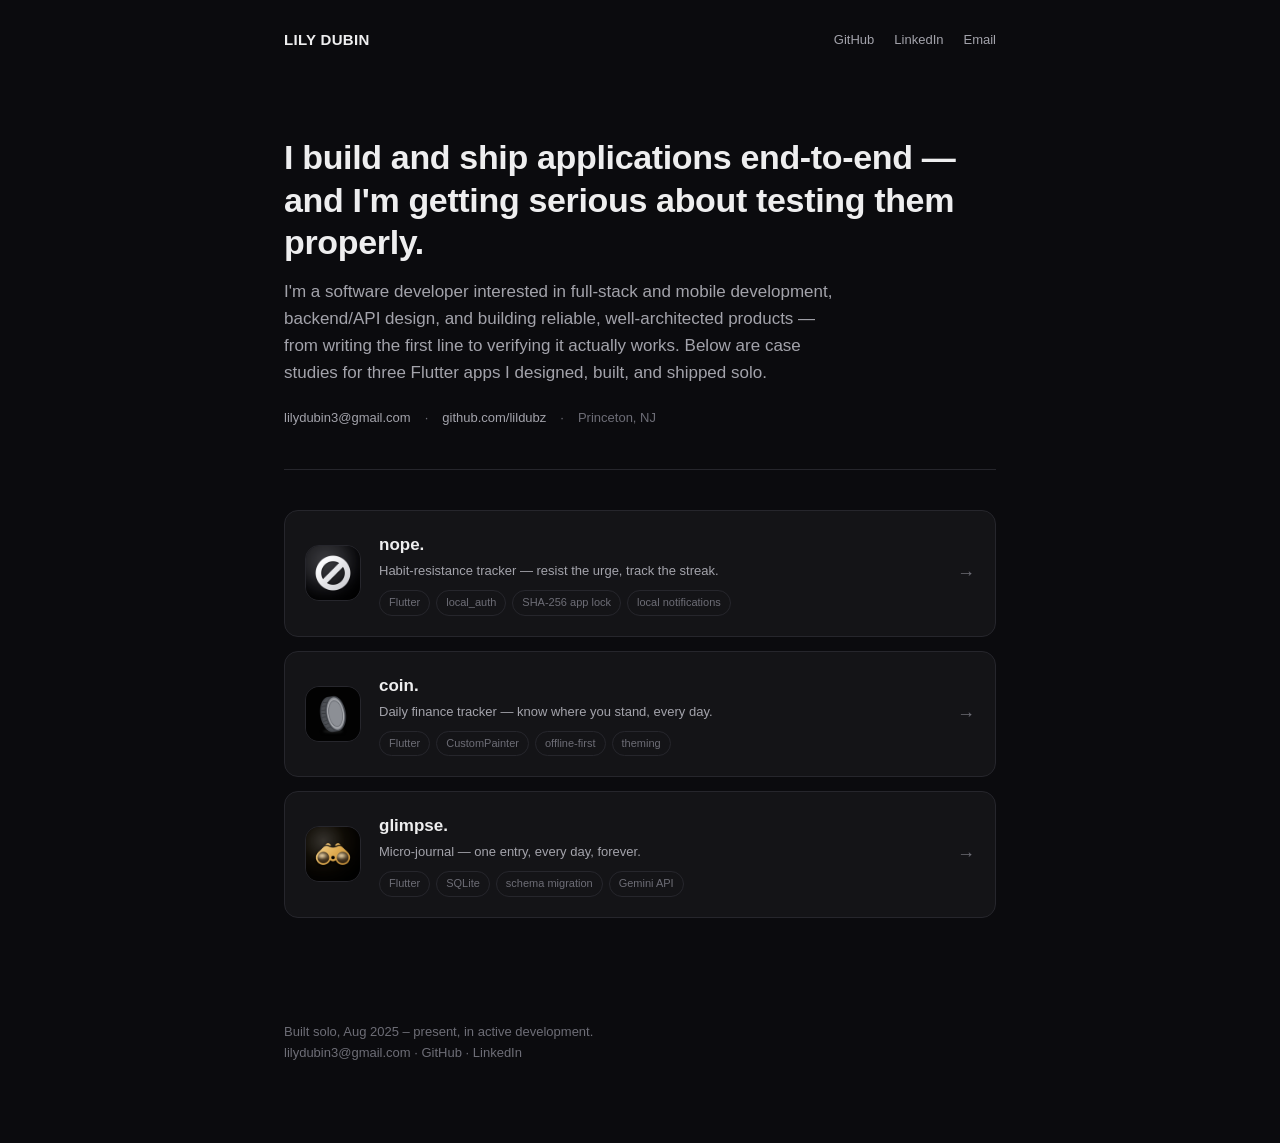
==== index.html @ c4fa8cec "Initial portfolio site: nope., coin., glimpse. case studies" ====
<!doctype html>
<html lang="en">
<head>
<meta charset="utf-8">
<meta name="viewport" content="width=device-width, initial-scale=1">
<title>Lily Dubin — Software Developer</title>
<meta name="description" content="Independent Flutter/Dart developer. Case studies for nope., coin., and glimpse. — three offline-first mobile apps built and shipped solo.">
<link rel="icon" href="data:,">
<link rel="stylesheet" href="style.css">
</head>
<body>
<div class="wrap">

  <nav class="nav">
    <a class="home" href="index.html">LILY DUBIN</a>
    <div class="links">
      <a href="https://github.com/lildubz" target="_blank" rel="noopener">GitHub</a>
      <a href="https://linkedin.com/in/lily-dubin-a483b3317" target="_blank" rel="noopener">LinkedIn</a>
      <a href="mailto:lilydubin3@gmail.com">Email</a>
    </div>
  </nav>

  <header class="hero">
    <h1>I build and ship applications end‑to‑end — and I'm getting serious about testing them properly.</h1>
    <p class="lede">
      I'm a software developer interested in full‑stack and mobile development, backend/API design,
      and building reliable, well‑architected products — from writing the first line to verifying it
      actually works. Below are case studies for three Flutter apps I designed, built, and shipped solo.
    </p>
    <div class="contact">
      <a href="mailto:lilydubin3@gmail.com">lilydubin3@gmail.com</a>
      <span>·</span>
      <a href="https://github.com/lildubz" target="_blank" rel="noopener">github.com/lildubz</a>
      <span>·</span>
      <span>Princeton, NJ</span>
    </div>
  </header>

  <section class="projects">

    <a class="card" href="nope.html" style="--card-accent:#5490D7">
      <div class="icon"><img src="assets/icons/nope-icon.png" alt="nope. app icon"></div>
      <div class="body">
        <div class="name">nope.</div>
        <div class="tagline">Habit-resistance tracker — resist the urge, track the streak.</div>
        <div class="chips">
          <span class="chip">Flutter</span>
          <span class="chip">local_auth</span>
          <span class="chip">SHA-256 app lock</span>
          <span class="chip">local notifications</span>
        </div>
      </div>
      <div class="arrow">→</div>
    </a>

    <a class="card" href="coin.html" style="--card-accent:#4ade80">
      <div class="icon"><img src="assets/icons/coin-icon.png" alt="coin. app icon"></div>
      <div class="body">
        <div class="name">coin.</div>
        <div class="tagline">Daily finance tracker — know where you stand, every day.</div>
        <div class="chips">
          <span class="chip">Flutter</span>
          <span class="chip">CustomPainter</span>
          <span class="chip">offline-first</span>
          <span class="chip">theming</span>
        </div>
      </div>
      <div class="arrow">→</div>
    </a>

    <a class="card" href="glimpse.html" style="--card-accent:#C8973E">
      <div class="icon"><img src="assets/icons/glimpse-icon.png" alt="glimpse. app icon"></div>
      <div class="body">
        <div class="name">glimpse.</div>
        <div class="tagline">Micro-journal — one entry, every day, forever.</div>
        <div class="chips">
          <span class="chip">Flutter</span>
          <span class="chip">SQLite</span>
          <span class="chip">schema migration</span>
          <span class="chip">Gemini API</span>
        </div>
      </div>
      <div class="arrow">→</div>
    </a>

  </section>

  <footer>
    Built solo, Aug 2025 – present, in active development.
    <br>
    <a href="mailto:lilydubin3@gmail.com">lilydubin3@gmail.com</a> ·
    <a href="https://github.com/lildubz" target="_blank" rel="noopener">GitHub</a> ·
    <a href="https://linkedin.com/in/lily-dubin-a483b3317" target="_blank" rel="noopener">LinkedIn</a>
  </footer>

</div>
</body>
</html>
---- style.css ----
/* ------------------------------------------------------------------
   Lily Dubin — portfolio site
   Base theme (index + shared chrome). Each case-study page overrides
   the accent tokens to match that app's real in-app palette.
------------------------------------------------------------------- */

:root {
  --bg: #0b0b0e;
  --bg-raised: #141417;
  --text: #eeeeef;
  --text-dim: #a3a3ab;
  --text-faint: #6d6d76;
  --border: #26262c;
  --accent: #8f8bff;
  --accent-text: #0b0b0e;
  --green: #4ade80;
  --yellow: #facc15;
  --red: #f87171;
  --font-body: -apple-system, BlinkMacSystemFont, "Segoe UI", Helvetica, Arial, sans-serif;
  --font-serif: Georgia, "Times New Roman", serif;
  --maxw: 760px;
}

* { box-sizing: border-box; }

html { scroll-behavior: smooth; }

body {
  margin: 0;
  background: var(--bg);
  color: var(--text);
  font-family: var(--font-body);
  line-height: 1.6;
  -webkit-font-smoothing: antialiased;
}

img { max-width: 100%; display: block; }

a { color: inherit; }

.wrap {
  max-width: var(--maxw);
  margin: 0 auto;
  padding: 0 24px;
}

/* ---------- nav ---------- */
.nav {
  display: flex;
  align-items: center;
  justify-content: space-between;
  padding: 28px 0;
}
.nav a.home {
  font-weight: 700;
  letter-spacing: 0.02em;
  text-decoration: none;
  color: var(--text);
  font-size: 15px;
}
.nav .links { display: flex; gap: 20px; }
.nav .links a {
  text-decoration: none;
  color: var(--text-dim);
  font-size: 13px;
  transition: color 0.15s ease;
}
.nav .links a:hover { color: var(--text); }

/* ---------- hero ---------- */
.hero {
  padding: 56px 0 40px;
  border-bottom: 1px solid var(--border);
}
.hero h1 {
  font-size: 34px;
  line-height: 1.25;
  margin: 0 0 14px;
  letter-spacing: -0.01em;
}
.hero p.lede {
  font-size: 17px;
  color: var(--text-dim);
  max-width: 60ch;
  margin: 0 0 22px;
}
.hero .contact {
  display: flex;
  flex-wrap: wrap;
  gap: 14px;
  font-size: 13px;
  color: var(--text-faint);
}
.hero .contact a { text-decoration: none; color: var(--text-dim); }
.hero .contact a:hover { color: var(--accent); }

/* ---------- project cards (index) ---------- */
.projects {
  display: flex;
  flex-direction: column;
  gap: 14px;
  margin: 40px 0 64px;
}
.card {
  display: flex;
  gap: 18px;
  align-items: center;
  padding: 20px;
  border: 1px solid var(--border);
  border-radius: 14px;
  background: var(--bg-raised);
  text-decoration: none;
  color: var(--text);
  transition: border-color 0.15s ease, transform 0.15s ease;
}
.card:hover { border-color: var(--card-accent, var(--accent)); transform: translateY(-1px); }
.card .icon {
  width: 56px;
  height: 56px;
  border-radius: 14px;
  overflow: hidden;
  flex: none;
  background: var(--bg);
  border: 1px solid var(--border);
}
.card .icon img { width: 100%; height: 100%; object-fit: cover; }
.card .body { flex: 1; min-width: 0; }
.card .body .name {
  font-weight: 700;
  font-size: 17px;
  margin-bottom: 3px;
}
.card .body .tagline {
  font-size: 13px;
  color: var(--text-dim);
  margin-bottom: 8px;
}
.card .chips { display: flex; flex-wrap: wrap; gap: 6px; }
.chip {
  font-size: 11px;
  padding: 3px 9px;
  border-radius: 999px;
  border: 1px solid var(--border);
  color: var(--text-faint);
  white-space: nowrap;
}
.card .arrow { color: var(--text-faint); font-size: 18px; flex: none; }
.card:hover .arrow { color: var(--card-accent, var(--accent)); }

/* ---------- sections (case-study pages) ---------- */
section.block { padding: 40px 0; border-bottom: 1px solid var(--border); }
section.block:last-of-type { border-bottom: none; }
section.block h2 {
  font-size: 12px;
  text-transform: uppercase;
  letter-spacing: 0.09em;
  color: var(--accent);
  margin: 0 0 18px;
}
section.block p { color: var(--text-dim); margin: 0 0 14px; max-width: 66ch; }
section.block ul { margin: 0; padding: 0 0 0 20px; color: var(--text-dim); }
section.block li { margin-bottom: 12px; max-width: 64ch; }
section.block li strong { color: var(--text); font-weight: 600; }
section.block li code, p code {
  background: var(--bg-raised);
  border: 1px solid var(--border);
  border-radius: 5px;
  padding: 1px 6px;
  font-size: 0.9em;
  color: var(--text);
}

.stack { display: flex; flex-wrap: wrap; gap: 8px; }
.stack .chip { color: var(--text-dim); }

.cta {
  display: inline-flex;
  align-items: center;
  gap: 8px;
  margin-top: 4px;
  padding: 10px 18px;
  border-radius: 999px;
  border: 1px solid var(--border);
  text-decoration: none;
  color: var(--text);
  font-size: 14px;
  font-weight: 600;
  transition: border-color 0.15s ease, color 0.15s ease;
}
.cta:hover { border-color: var(--accent); color: var(--accent); }

footer {
  padding: 40px 0 80px;
  color: var(--text-faint);
  font-size: 13px;
}
footer a { color: var(--text-faint); text-decoration: none; }
footer a:hover { color: var(--accent); }

.back {
  display: inline-block;
  margin: 32px 0 0;
  font-size: 13px;
  color: var(--text-faint);
  text-decoration: none;
}
.back:hover { color: var(--accent); }

@media (max-width: 560px) {
  .hero h1 { font-size: 27px; }
  .card { flex-wrap: wrap; }
}
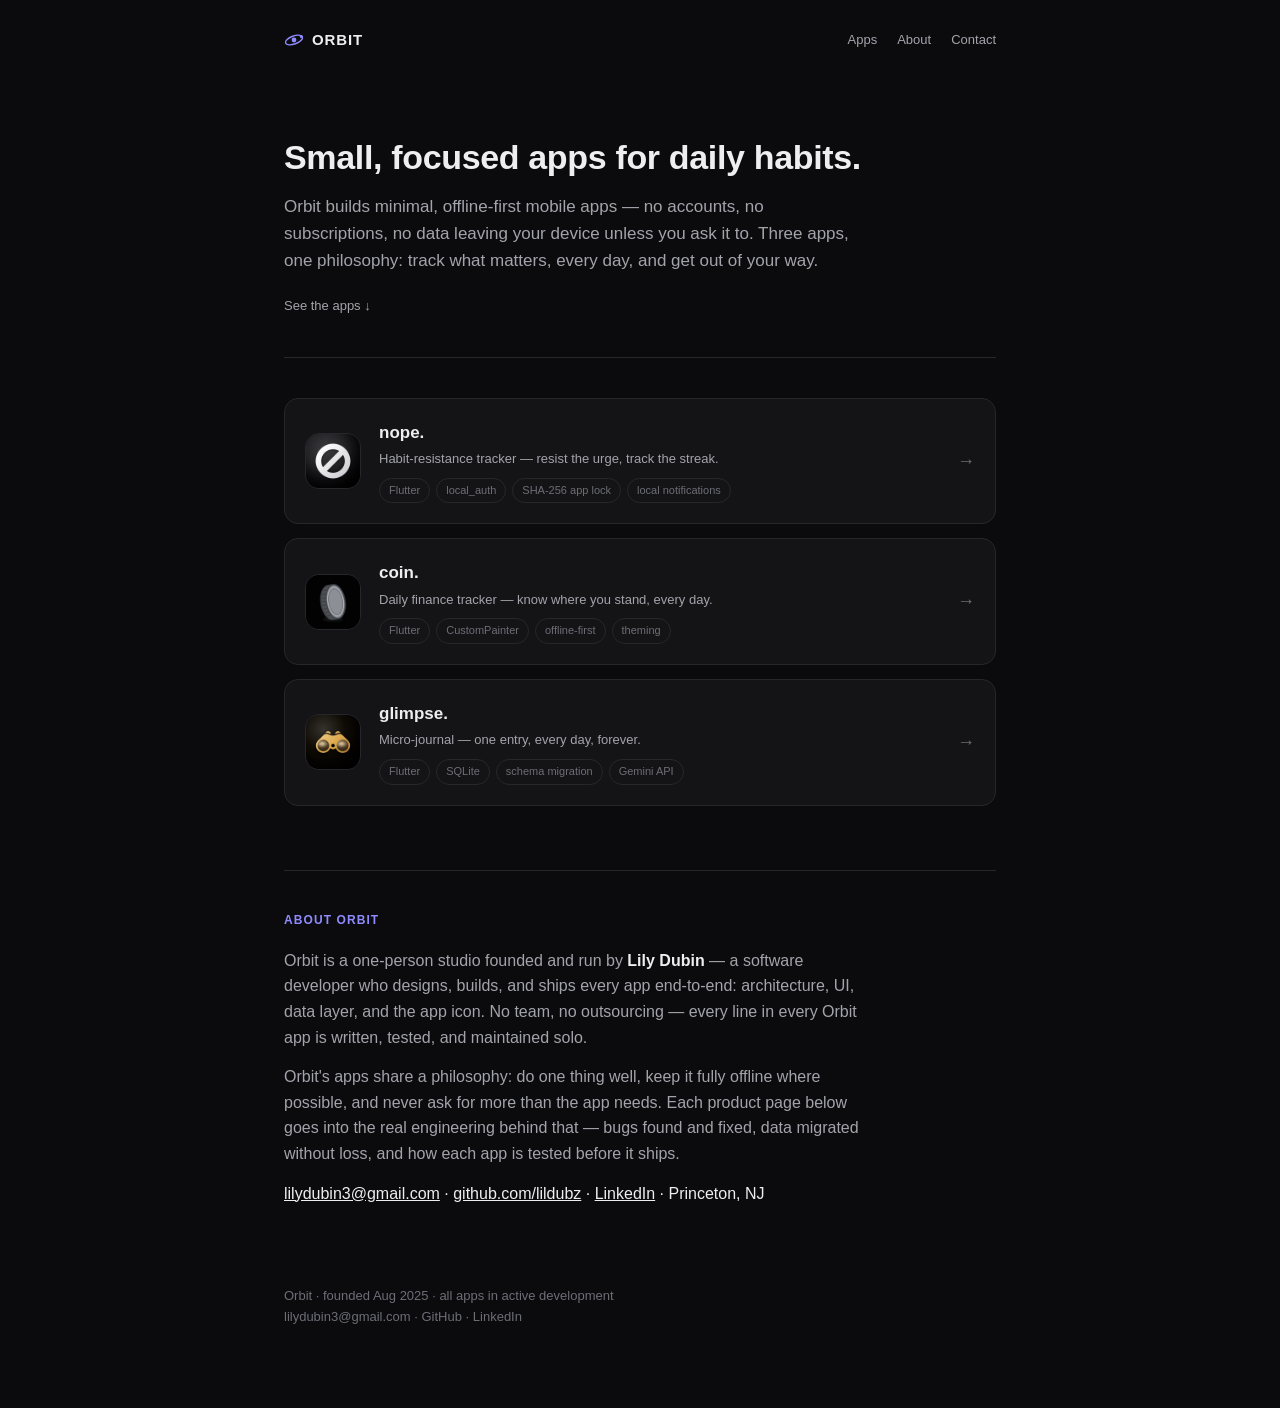
==== commit 5b393a6d: "Rebrand as Orbit: company/studio framing with About section, orbit mark logo, and product-suite copy" ====
--- a/index.html
+++ b/index.html
@@ -3,8 +3,8 @@
 <head>
 <meta charset="utf-8">
 <meta name="viewport" content="width=device-width, initial-scale=1">
-<title>Lily Dubin — Software Developer</title>
-<meta name="description" content="Independent Flutter/Dart developer. Case studies for nope., coin., and glimpse. — three offline-first mobile apps built and shipped solo.">
+<title>Orbit — small, focused apps for daily habits</title>
+<meta name="description" content="Orbit is a one-person studio building minimal, offline-first mobile apps — nope., coin., and glimpse. No accounts, no subscriptions, nothing you don't need.">
 <link rel="icon" href="data:,">
 <link rel="stylesheet" href="style.css">
 </head>
@@ -12,31 +12,34 @@
 <div class="wrap">
 
   <nav class="nav">
-    <a class="home" href="index.html">LILY DUBIN</a>
+    <a class="home brand" href="index.html">
+      <svg class="mark" width="20" height="20" viewBox="0 0 20 20" fill="none" xmlns="http://www.w3.org/2000/svg" aria-hidden="true">
+        <ellipse cx="10" cy="10" rx="9" ry="4" stroke="currentColor" stroke-width="1.4" transform="rotate(-20 10 10)"/>
+        <circle cx="10" cy="10" r="2.4" fill="currentColor"/>
+        <circle cx="17.3" cy="6.4" r="1.5" fill="currentColor"/>
+      </svg>
+      ORBIT
+    </a>
     <div class="links">
-      <a href="https://github.com/lildubz" target="_blank" rel="noopener">GitHub</a>
-      <a href="https://linkedin.com/in/lily-dubin-a483b3317" target="_blank" rel="noopener">LinkedIn</a>
-      <a href="mailto:lilydubin3@gmail.com">Email</a>
+      <a href="#apps">Apps</a>
+      <a href="#about">About</a>
+      <a href="mailto:lilydubin3@gmail.com">Contact</a>
     </div>
   </nav>
 
   <header class="hero">
-    <h1>I build and ship applications end‑to‑end — and I'm getting serious about testing them properly.</h1>
+    <h1>Small, focused apps for daily habits.</h1>
     <p class="lede">
-      I'm a software developer interested in full‑stack and mobile development, backend/API design,
-      and building reliable, well‑architected products — from writing the first line to verifying it
-      actually works. Below are case studies for three Flutter apps I designed, built, and shipped solo.
+      Orbit builds minimal, offline-first mobile apps — no accounts, no subscriptions, no data
+      leaving your device unless you ask it to. Three apps, one philosophy: track what matters,
+      every day, and get out of your way.
     </p>
     <div class="contact">
-      <a href="mailto:lilydubin3@gmail.com">lilydubin3@gmail.com</a>
-      <span>·</span>
-      <a href="https://github.com/lildubz" target="_blank" rel="noopener">github.com/lildubz</a>
-      <span>·</span>
-      <span>Princeton, NJ</span>
+      <a href="#apps">See the apps ↓</a>
     </div>
   </header>
 
-  <section class="projects">
+  <section class="projects" id="apps">
 
     <a class="card" href="nope.html" style="--card-accent:#5490D7">
       <div class="icon"><img src="assets/icons/nope-icon.png" alt="nope. app icon"></div>
@@ -85,8 +88,33 @@
 
   </section>
 
+  <section class="block" id="about" style="border-top:1px solid var(--border);">
+    <h2>About Orbit</h2>
+    <p>
+      Orbit is a one-person studio founded and run by <strong style="color:var(--text)">Lily Dubin</strong> —
+      a software developer who designs, builds, and ships every app end-to-end: architecture, UI,
+      data layer, and the app icon. No team, no outsourcing — every line in every Orbit app is
+      written, tested, and maintained solo.
+    </p>
+    <p>
+      Orbit's apps share a philosophy: do one thing well, keep it fully offline where possible, and
+      never ask for more than the app needs. Each product page below goes into the real engineering
+      behind that — bugs found and fixed, data migrated without loss, and how each app is tested
+      before it ships.
+    </p>
+    <div class="contact" style="margin-top:10px;">
+      <a href="mailto:lilydubin3@gmail.com">lilydubin3@gmail.com</a>
+      <span>·</span>
+      <a href="https://github.com/lildubz" target="_blank" rel="noopener">github.com/lildubz</a>
+      <span>·</span>
+      <a href="https://linkedin.com/in/lily-dubin-a483b3317" target="_blank" rel="noopener">LinkedIn</a>
+      <span>·</span>
+      <span>Princeton, NJ</span>
+    </div>
+  </section>
+
   <footer>
-    Built solo, Aug 2025 – present, in active development.
+    Orbit · founded Aug 2025 · all apps in active development
     <br>
     <a href="mailto:lilydubin3@gmail.com">lilydubin3@gmail.com</a> ·
     <a href="https://github.com/lildubz" target="_blank" rel="noopener">GitHub</a> ·
--- a/style.css
+++ b/style.css
@@ -53,10 +53,19 @@
 }
 .nav a.home {
   font-weight: 700;
-  letter-spacing: 0.02em;
+  letter-spacing: 0.06em;
   text-decoration: none;
   color: var(--text);
   font-size: 15px;
+}
+.nav a.brand {
+  display: flex;
+  align-items: center;
+  gap: 8px;
+}
+.nav a.brand .mark {
+  color: var(--accent);
+  flex: none;
 }
 .nav .links { display: flex; gap: 20px; }
 .nav .links a {
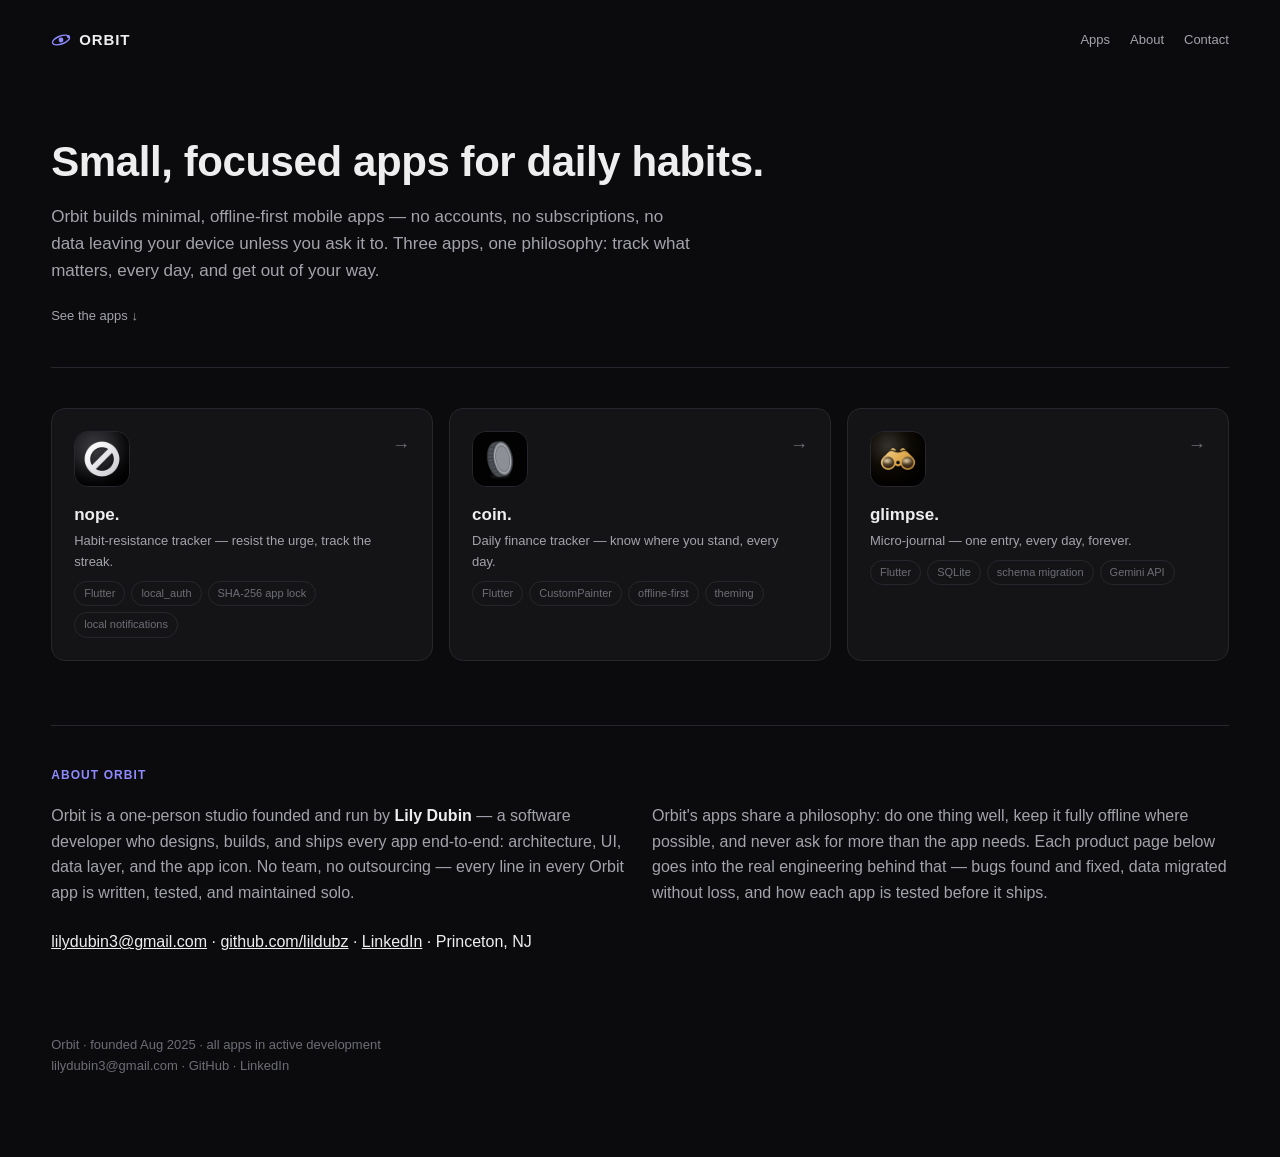
==== commit d1458546: "Fill the wider layout: bullet lists flow into two columns, About section splits into two paragraphs " ====
--- a/index.html
+++ b/index.html
@@ -90,18 +90,20 @@
 
   <section class="block" id="about" style="border-top:1px solid var(--border);">
     <h2>About Orbit</h2>
-    <p>
-      Orbit is a one-person studio founded and run by <strong style="color:var(--text)">Lily Dubin</strong> —
-      a software developer who designs, builds, and ships every app end-to-end: architecture, UI,
-      data layer, and the app icon. No team, no outsourcing — every line in every Orbit app is
-      written, tested, and maintained solo.
-    </p>
-    <p>
-      Orbit's apps share a philosophy: do one thing well, keep it fully offline where possible, and
-      never ask for more than the app needs. Each product page below goes into the real engineering
-      behind that — bugs found and fixed, data migrated without loss, and how each app is tested
-      before it ships.
-    </p>
+    <div class="about-grid">
+      <p>
+        Orbit is a one-person studio founded and run by <strong style="color:var(--text)">Lily Dubin</strong> —
+        a software developer who designs, builds, and ships every app end-to-end: architecture, UI,
+        data layer, and the app icon. No team, no outsourcing — every line in every Orbit app is
+        written, tested, and maintained solo.
+      </p>
+      <p>
+        Orbit's apps share a philosophy: do one thing well, keep it fully offline where possible, and
+        never ask for more than the app needs. Each product page below goes into the real engineering
+        behind that — bugs found and fixed, data migrated without loss, and how each app is tested
+        before it ships.
+      </p>
+    </div>
     <div class="contact" style="margin-top:10px;">
       <a href="mailto:lilydubin3@gmail.com">lilydubin3@gmail.com</a>
       <span>·</span>
--- a/style.css
+++ b/style.css
@@ -18,7 +18,7 @@
   --red: #f87171;
   --font-body: -apple-system, BlinkMacSystemFont, "Segoe UI", Helvetica, Arial, sans-serif;
   --font-serif: Georgia, "Times New Roman", serif;
-  --maxw: 760px;
+  --maxw: 1800px;
 }
 
 * { box-sizing: border-box; }
@@ -41,7 +41,7 @@
 .wrap {
   max-width: var(--maxw);
   margin: 0 auto;
-  padding: 0 24px;
+  padding: 0 clamp(20px, 4vw, 64px);
 }
 
 /* ---------- nav ---------- */
@@ -90,7 +90,7 @@
 .hero p.lede {
   font-size: 17px;
   color: var(--text-dim);
-  max-width: 60ch;
+  max-width: 68ch;
   margin: 0 0 22px;
 }
 .hero .contact {
@@ -105,16 +105,29 @@
 
 /* ---------- project cards (index) ---------- */
 .projects {
+  display: grid;
+  grid-template-columns: 1fr;
+  gap: 16px;
+  margin: 40px 0 64px;
+}
+@media (min-width: 640px) {
+  .projects { grid-template-columns: repeat(2, 1fr); }
+  /* with exactly 3 cards, let the odd one out span the full row instead
+     of sitting alone next to empty space */
+  .projects .card:last-child:nth-child(odd) { grid-column: 1 / -1; }
+}
+@media (min-width: 1000px) {
+  .projects { grid-template-columns: repeat(3, 1fr); }
+  .projects .card:last-child:nth-child(odd) { grid-column: auto; }
+}
+.card {
+  position: relative;
   display: flex;
   flex-direction: column;
+  align-items: flex-start;
   gap: 14px;
-  margin: 40px 0 64px;
-}
-.card {
-  display: flex;
-  gap: 18px;
-  align-items: center;
-  padding: 20px;
+  padding: 22px;
+  padding-right: 46px;
   border: 1px solid var(--border);
   border-radius: 14px;
   background: var(--bg-raised);
@@ -133,7 +146,7 @@
   border: 1px solid var(--border);
 }
 .card .icon img { width: 100%; height: 100%; object-fit: cover; }
-.card .body { flex: 1; min-width: 0; }
+.card .body { flex: 1; min-width: 0; width: 100%; }
 .card .body .name {
   font-weight: 700;
   font-size: 17px;
@@ -153,7 +166,13 @@
   color: var(--text-faint);
   white-space: nowrap;
 }
-.card .arrow { color: var(--text-faint); font-size: 18px; flex: none; }
+.card .arrow {
+  position: absolute;
+  top: 22px;
+  right: 22px;
+  color: var(--text-faint);
+  font-size: 18px;
+}
 .card:hover .arrow { color: var(--card-accent, var(--accent)); }
 
 /* ---------- sections (case-study pages) ---------- */
@@ -166,10 +185,36 @@
   color: var(--accent);
   margin: 0 0 18px;
 }
-section.block p { color: var(--text-dim); margin: 0 0 14px; max-width: 66ch; }
+section.block p { color: var(--text-dim); margin: 0 0 14px; max-width: 72ch; }
 section.block ul { margin: 0; padding: 0 0 0 20px; color: var(--text-dim); }
-section.block li { margin-bottom: 12px; max-width: 64ch; }
+section.block li { margin-bottom: 12px; max-width: 70ch; }
 section.block li strong { color: var(--text); font-weight: 600; }
+
+/* On wide screens let bullet lists flow into two columns instead of
+   leaving the right half of a now-wide page empty next to short text. */
+@media (min-width: 860px) {
+  section.block ul.two-col {
+    column-count: 2;
+    column-gap: 48px;
+  }
+  section.block ul.two-col li {
+    max-width: none;
+    break-inside: avoid;
+  }
+}
+
+/* Two-paragraph "About" layout on the homepage: side by side on wide
+   screens instead of one narrow column with empty space beside it. */
+.about-grid {
+  display: grid;
+  grid-template-columns: 1fr;
+  gap: 24px;
+  align-items: start;
+}
+@media (min-width: 860px) {
+  .about-grid { grid-template-columns: 1fr 1fr; }
+  .about-grid p { max-width: none; }
+}
 section.block li code, p code {
   background: var(--bg-raised);
   border: 1px solid var(--border);
@@ -215,7 +260,10 @@
 }
 .back:hover { color: var(--accent); }
 
+@media (min-width: 900px) {
+  .hero h1 { font-size: 42px; }
+}
+
 @media (max-width: 560px) {
   .hero h1 { font-size: 27px; }
-  .card { flex-wrap: wrap; }
-}
+}
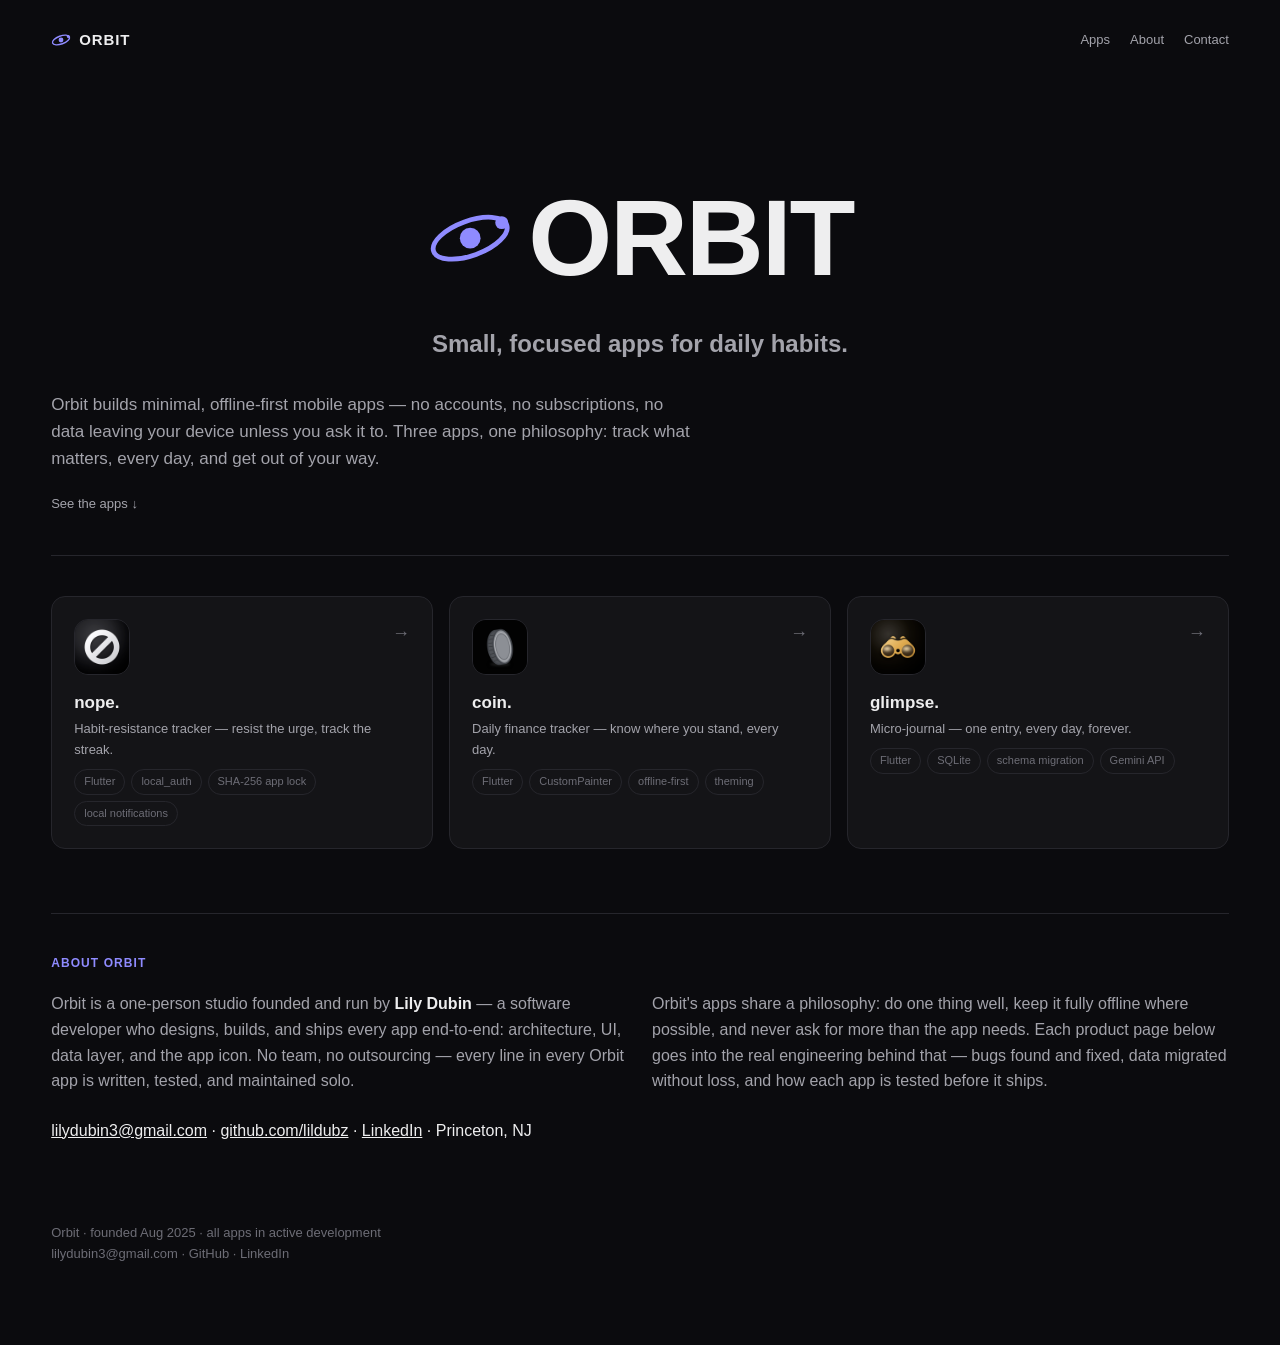
==== commit 5f1dae56: "Redesign homepage hero: big centered ORBIT wordmark, smaller centered tagline, full-width descriptio" ====
--- a/index.html
+++ b/index.html
@@ -27,7 +27,17 @@
     </div>
   </nav>
 
-  <header class="hero">
+  <header class="hero hero-home">
+    <div class="hero-brand">
+      <span class="mark">
+        <svg viewBox="0 0 20 20" fill="none" xmlns="http://www.w3.org/2000/svg" aria-hidden="true">
+          <ellipse cx="10" cy="10" rx="9" ry="4" stroke="currentColor" stroke-width="1.1" transform="rotate(-20 10 10)"/>
+          <circle cx="10" cy="10" r="2.4" fill="currentColor"/>
+          <circle cx="17.3" cy="6.4" r="1.5" fill="currentColor"/>
+        </svg>
+      </span>
+      ORBIT
+    </div>
     <h1>Small, focused apps for daily habits.</h1>
     <p class="lede">
       Orbit builds minimal, offline-first mobile apps — no accounts, no subscriptions, no data
--- a/style.css
+++ b/style.css
@@ -103,6 +103,40 @@
 .hero .contact a { text-decoration: none; color: var(--text-dim); }
 .hero .contact a:hover { color: var(--accent); }
 
+/* ---------- homepage hero: big centered ORBIT wordmark ---------- */
+.hero-home { text-align: center; padding-top: 72px; }
+.hero-home .hero-brand {
+  display: flex;
+  align-items: center;
+  justify-content: center;
+  gap: 0.14em;
+  font-size: clamp(52px, 9vw, 108px);
+  font-weight: 800;
+  letter-spacing: -0.02em;
+  margin: 0 0 4px;
+}
+.hero-home .hero-brand .mark {
+  width: 0.8em;
+  height: 0.8em;
+  color: var(--accent);
+  flex: none;
+}
+.hero-home .hero-brand .mark svg { width: 100%; height: 100%; display: block; }
+.hero.hero-home h1 {
+  font-size: clamp(18px, 2.2vw, 24px);
+  font-weight: 600;
+  color: var(--text-dim);
+  letter-spacing: normal;
+  margin: 0 0 32px;
+}
+.hero-home .lede {
+  text-align: left;
+  max-width: none;
+  margin-left: 0;
+  margin-right: 0;
+}
+.hero-home .contact { text-align: left; justify-content: flex-start; }
+
 /* ---------- project cards (index) ---------- */
 .projects {
   display: grid;
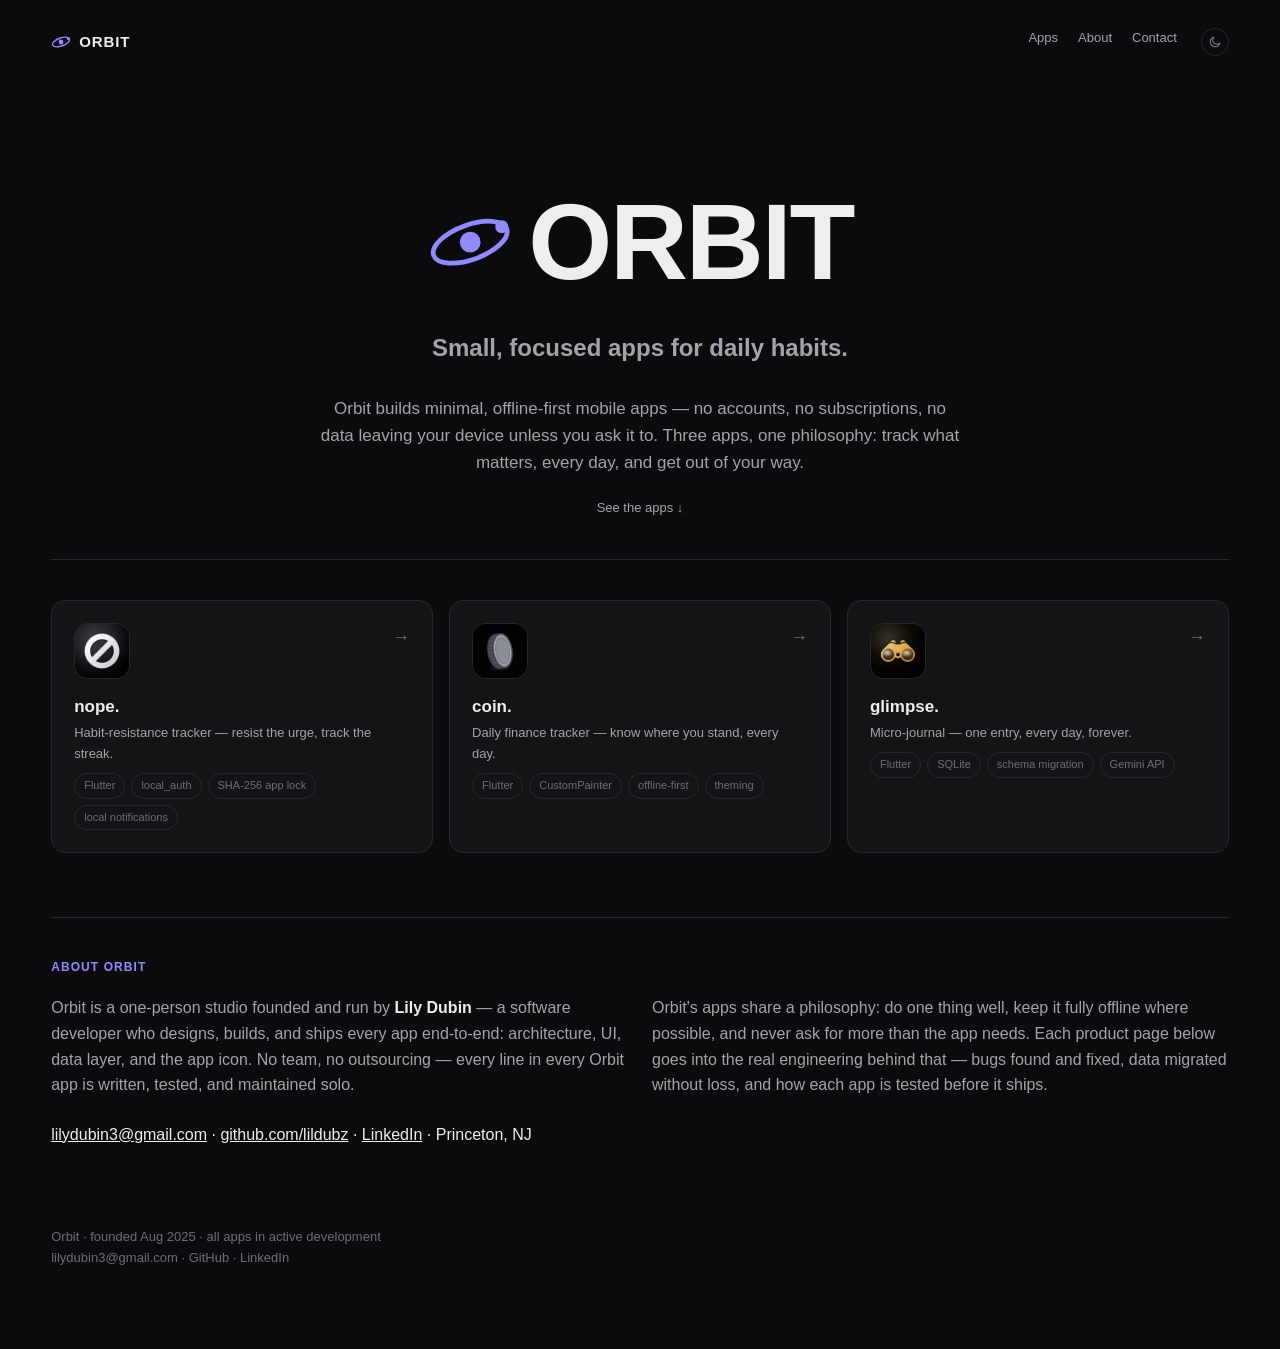
==== commit cffb6176: "Add a light/dark theme toggle in the nav, matching the apps' own light and dark modes" ====
--- a/index.html
+++ b/index.html
@@ -7,6 +7,7 @@
 <meta name="description" content="Orbit is a one-person studio building minimal, offline-first mobile apps — nope., coin., and glimpse. No accounts, no subscriptions, nothing you don't need.">
 <link rel="icon" href="data:,">
 <link rel="stylesheet" href="style.css">
+<script>(function(){var t=localStorage.getItem('orbit-theme');if(t==='light')document.documentElement.setAttribute('data-theme','light');})();</script>
 </head>
 <body>
 <div class="wrap">
@@ -24,6 +25,15 @@
       <a href="#apps">Apps</a>
       <a href="#about">About</a>
       <a href="mailto:lilydubin3@gmail.com">Contact</a>
+      <button class="theme-toggle" id="themeToggle" type="button" aria-label="Toggle light and dark theme">
+        <svg class="icon-moon" viewBox="0 0 20 20" fill="none" xmlns="http://www.w3.org/2000/svg" aria-hidden="true">
+          <path d="M17 11.5A7 7 0 1 1 8.5 3a5.5 5.5 0 0 0 8.5 8.5Z" stroke="currentColor" stroke-width="1.3" stroke-linejoin="round"/>
+        </svg>
+        <svg class="icon-sun" viewBox="0 0 20 20" fill="none" xmlns="http://www.w3.org/2000/svg" aria-hidden="true">
+          <circle cx="10" cy="10" r="3.6" stroke="currentColor" stroke-width="1.3"/>
+          <path d="M10 1.8v2M10 16.2v2M2 10h2M16 10h2M4.6 4.6l1.4 1.4M14 14l1.4 1.4M4.6 15.4L6 14M14 6l1.4-1.4" stroke="currentColor" stroke-width="1.3" stroke-linecap="round"/>
+        </svg>
+      </button>
     </div>
   </nav>
 
@@ -134,5 +144,6 @@
   </footer>
 
 </div>
+<script src="theme.js"></script>
 </body>
 </html>
--- a/style.css
+++ b/style.css
@@ -21,7 +21,22 @@
   --maxw: 1800px;
 }
 
+/* Light mode — toggled via data-theme="light" on <html>, matching the
+   light/dark themes each app already ships. */
+:root[data-theme="light"] {
+  --bg: #f7f7f5;
+  --bg-raised: #ffffff;
+  --text: #16161a;
+  --text-dim: #55555f;
+  --text-faint: #8f8f97;
+  --border: #e1e1e6;
+}
+
 * { box-sizing: border-box; }
+
+*, *::before, *::after {
+  transition: background-color 0.2s ease, border-color 0.2s ease, color 0.2s ease;
+}
 
 html { scroll-behavior: smooth; }
 
@@ -75,6 +90,26 @@
   transition: color 0.15s ease;
 }
 .nav .links a:hover { color: var(--text); }
+
+.theme-toggle {
+  display: inline-flex;
+  align-items: center;
+  justify-content: center;
+  width: 28px;
+  height: 28px;
+  padding: 0;
+  margin-left: 4px;
+  border-radius: 999px;
+  border: 1px solid var(--border);
+  background: none;
+  color: var(--text-dim);
+  cursor: pointer;
+}
+.theme-toggle:hover { color: var(--accent); border-color: var(--accent); }
+.theme-toggle svg { width: 14px; height: 14px; display: block; }
+.theme-toggle .icon-sun { display: none; }
+:root[data-theme="light"] .theme-toggle .icon-sun { display: block; }
+:root[data-theme="light"] .theme-toggle .icon-moon { display: none; }
 
 /* ---------- hero ---------- */
 .hero {
@@ -129,13 +164,12 @@
   letter-spacing: normal;
   margin: 0 0 32px;
 }
-.hero-home .lede {
-  text-align: left;
-  max-width: none;
-  margin-left: 0;
-  margin-right: 0;
-}
-.hero-home .contact { text-align: left; justify-content: flex-start; }
+.hero.hero-home .lede {
+  text-align: center;
+  max-width: 640px;
+  margin: 0 auto 22px;
+}
+.hero.hero-home .contact { justify-content: center; }
 
 /* ---------- project cards (index) ---------- */
 .projects {
